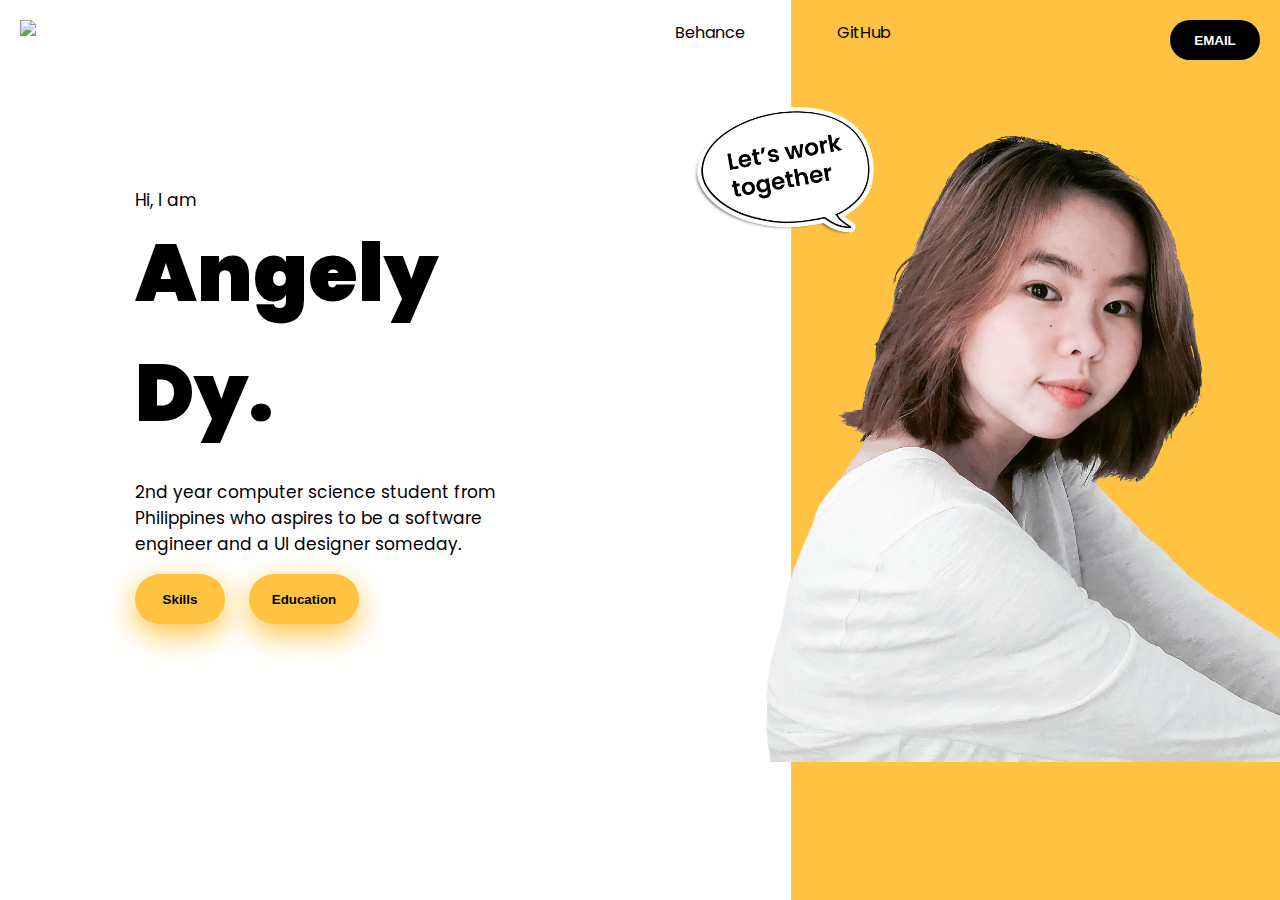
==== index.html @ 19fca220 "educ page" ====
<!DOCTYPE html>
<html lang="en">
<head>
  <meta charset="UTF-8">
  <meta http-equiv="X-UA-Compatible" content="IE=edge">
  <meta name="viewport" content="width=device-width, initial-scale=1.0">
  <title>Angely Dy</title>
  <link rel="stylesheet" href="/styles/styles.css">
  <link rel="icon" href="https://img.icons8.com/metro/26/000000/a-lowercase.png/">
</head>

<body>
  <div class="main">
    <div class="navbar">
      <img class="logo" src="https://img.icons8.com/metro/26/000000/a-lowercase.png"/>
      <a href="https://www.behance.net/angelydy/" target="_blank" class="behance">Behance</a>
      <a href="https://www.github.com/angelydy/" target="_blank" class="github">GitHub</a>
      <a href="mailto:angelymaedyy@gmail.com" class="email"><button class="emailBtn">EMAIL</button></a>
    </div>

    <div class="grid">
      <div class="grid1">
        <div class="infoContainer">
          <p class="self-info"><span>Hi, I am</span><br>
            <span class="name">Angely<br>Dy.</span><br>
            <span><br>2nd year computer science student from<br>
              Philippines who aspires to be a software<br>
              engineer and a UI designer someday.
            </span>
          </p>
          <div class="buttons">
            <a href="/skills page/skills.html" class="skills"><button class="skillsBtn">Skills</button></a>
            <a href="/educBackground Page/educBackground.html" class="educ"><button class="educBtn">Education</button></a>
          </div>
        </div>
      </div>

      <div class="grid2">
        <img src="/assets/angely.png" alt="" class="portait">
      </div>
    </div>
  </div>
</body>
</html>
---- styles/styles.css ----
@import url("https://fonts.googleapis.com/css2?family=Poppins:wght@400;600;900&display=swap");
body {
  background: url(/assets/bg.png);
  background-size: cover;
  background-repeat: no-repeat;
  background-attachment: fixed;
  margin: 0;
  padding: 0;
  -webkit-box-sizing: border-box;
          box-sizing: border-box;
  overflow: hidden;
  max-width: 100%;
  font-family: 'Poppins', sans-serif;
  -webkit-animation: fade 2s;
          animation: fade 2s;
}

body a {
  color: black;
  text-decoration: none;
}

body .navbar {
  display: -webkit-box;
  display: -ms-flexbox;
  display: flex;
  -webkit-box-pack: justify;
      -ms-flex-pack: justify;
          justify-content: space-between;
  padding: 20px;
  position: relative;
}

body .navbar .logo {
  height: 40px;
}

body .navbar .behance {
  position: absolute;
  left: 75vh;
}

body .navbar .behance:hover {
  -webkit-transition: .5s ease-in-out 0s;
  transition: .5s ease-in-out 0s;
  -webkit-transform: scale(0.9);
          transform: scale(0.9);
}

body .navbar .github {
  position: absolute;
  left: 93vh;
}

body .navbar .github:hover {
  -webkit-transition: .5s ease-in-out 0s;
  transition: .5s ease-in-out 0s;
  -webkit-transform: scale(0.9);
          transform: scale(0.9);
}

body .navbar .emailBtn {
  font-weight: bold;
  border-style: none;
  background: black;
  border-radius: 50px;
  color: white;
  width: 90px;
  height: 40px;
}

body .navbar .emailBtn:hover {
  background: white;
  color: black;
  cursor: pointer;
  -webkit-transition: .5s ease-in-out 0s;
  transition: .5s ease-in-out 0s;
  -webkit-transform: scale(0.9);
          transform: scale(0.9);
  -webkit-box-shadow: 0 5px 30px #ffffff;
          box-shadow: 0 5px 30px #ffffff;
}

body .grid {
  display: -ms-grid;
  display: grid;
  -ms-grid-columns: (1fr)[2];
      grid-template-columns: repeat(2, 1fr);
}

body .grid .grid1 {
  display: -webkit-box;
  display: -ms-flexbox;
  display: flex;
}

body .grid .grid1 .infoContainer {
  margin: 10vh 15vh;
  -webkit-animation: fromTop 2s;
          animation: fromTop 2s;
}

body .grid .grid1 .self-info {
  font-size: 17px;
}

body .grid .grid1 .self-info .name {
  font-size: 80px;
  font-weight: 900;
}

body .grid .grid1 .buttons button {
  font-weight: bold;
  border-style: none;
  background: #ffc341;
  border-radius: 50px;
  color: black;
  width: 90px;
  height: 50px;
  -webkit-box-shadow: 0 10px 30px #ffc341;
          box-shadow: 0 10px 30px #ffc341;
}

body .grid .grid1 .buttons button:hover {
  -webkit-box-shadow: 0 5px 30px #000000;
          box-shadow: 0 5px 30px #000000;
  background: black;
  color: white;
  cursor: pointer;
  -webkit-transition: .5s ease-in-out 0s;
  transition: .5s ease-in-out 0s;
  -webkit-transform: scale(0.9);
          transform: scale(0.9);
}

body .grid .grid1 .educ button {
  width: 110px;
  margin: 0 20px;
}

body .grid .grid2 {
  display: -webkit-box;
  display: -ms-flexbox;
  display: flex;
}

body .grid .grid2 img {
  width: 105%;
  padding-top: 10px;
  -webkit-animation: fromRight 2s;
          animation: fromRight 2s;
}

.grid1 {
  -webkit-box-orient: vertical;
  -webkit-box-direction: normal;
      -ms-flex-direction: column;
          flex-direction: column;
}

.grid1 .backBtn button {
  width: 80px;
  height: 50px;
  background: transparent;
  border-style: none;
}

.grid1 .backBtn button:hover {
  -webkit-transform: scale(0.8);
          transform: scale(0.8);
  -webkit-transition: .4s ease-in-out 0s;
  transition: .4s ease-in-out 0s;
  cursor: pointer;
}

.grid1 .image {
  width: 80%;
  margin: 0 13vh;
}

.grid2 .skillsContainer {
  width: 100%;
  margin: 10vh 15vh;
  position: relative;
}

.grid2 .skillsContainer .container {
  display: -webkit-box;
  display: -ms-flexbox;
  display: flex;
  color: black;
  -webkit-animation: fromRight 1s;
          animation: fromRight 1s;
}

.grid2 .skillsContainer .skills {
  text-align: right;
  padding-top: 20px;
  padding-bottom: 20px;
  padding-right: 10px;
  position: absolute;
  left: 15vh;
  color: white;
}

.grid2 .skillsContainer .html, .grid2 .skillsContainer .figma {
  width: 80%;
  background: black;
  -webkit-animation: eighty 2.5s;
          animation: eighty 2.5s;
}

.grid2 .skillsContainer .css {
  width: 70%;
  background: black;
  -webkit-animation: seventy 2.5s;
          animation: seventy 2.5s;
}

.grid2 .skillsContainer .sass, .grid2 .skillsContainer .python {
  width: 50%;
  background: black;
  -webkit-animation: fifty 2.5s;
          animation: fifty 2.5s;
}

.grid2 .skillsContainer .photoshop {
  width: 30%;
  background: black;
  -webkit-animation: thirty 2.5s;
          animation: thirty 2.5s;
}

.grid2 .skillsContainer .js {
  width: 40%;
  background: black;
  -webkit-animation: forty 2.5s;
          animation: forty 2.5s;
}

.grid2 .skillsContainer .btnContainer {
  position: relative;
}

.grid2 .skillsContainer .btnContainer .educBtn {
  font-weight: bold;
  border-style: none;
  background: white;
  color: black;
  width: 130px;
  height: 50px;
  position: absolute;
  left: 470px;
  bottom: -100px;
  border-bottom-left-radius: 50px;
  border-top-left-radius: 50px;
}

.grid2 .skillsContainer .btnContainer .educBtn:hover {
  background: black;
  color: white;
  cursor: pointer;
  -webkit-transition: .5s ease-in-out 0s;
  transition: .5s ease-in-out 0s;
  -webkit-transform: scale(0.9);
          transform: scale(0.9);
  right: -10px;
}

.educContainer {
  position: relative;
}

.educContainer .backBtn button {
  width: 80px;
  height: 50px;
  background: transparent;
  border-style: none;
}

.educContainer .backBtn button:hover {
  -webkit-transform: scale(0.8);
          transform: scale(0.8);
  -webkit-transition: .4s ease-in-out 0s;
  transition: .4s ease-in-out 0s;
  cursor: pointer;
}

.educContainer .skillsBtn {
  font-weight: bold;
  border-style: none;
  background: white;
  color: black;
  width: 130px;
  height: 50px;
  position: absolute;
  right: 0;
  bottom: 20px;
  border-bottom-left-radius: 50px;
  border-top-left-radius: 50px;
}

.educContainer .skillsBtn:hover {
  background: black;
  color: white;
  cursor: pointer;
  -webkit-transition: .5s ease-in-out 0s;
  transition: .5s ease-in-out 0s;
  -webkit-transform: scale(0.9);
          transform: scale(0.9);
  right: -10px;
}

.grid .containerleft {
  -webkit-animation: fromLeft 1s;
          animation: fromLeft 1s;
  margin: 0px 20px;
  position: relative;
  left: 34%;
  margin: 50px 0px;
}

.grid .containerleft .content {
  background: #ffc341;
  border-bottom-left-radius: 80px;
  border-top-left-radius: 80px;
  width: 400px;
  padding: 10px 50px;
}

.grid .containerright {
  right: -20px;
  -webkit-animation: fromRight 1s;
          animation: fromRight 1s;
  position: relative;
  margin: 120px 0px;
}

.grid .containerright .content {
  background-color: black;
  color: white;
  z-index: 1;
  border-bottom-right-radius: 80px;
  border-top-right-radius: 80px;
  width: 400px;
  padding: 10px 50px;
}

@-webkit-keyframes fade {
  0% {
    opacity: 0;
  }
  100% {
    opacity: 1;
  }
}

@keyframes fade {
  0% {
    opacity: 0;
  }
  100% {
    opacity: 1;
  }
}

@-webkit-keyframes fromTop {
  100% {
    -webkit-transform: translateY(0);
            transform: translateY(0);
  }
  0% {
    -webkit-transform: translateY(-800px);
            transform: translateY(-800px);
  }
  50% {
    -webkit-transform: translateY(-25px);
            transform: translateY(-25px);
  }
}

@keyframes fromTop {
  100% {
    -webkit-transform: translateY(0);
            transform: translateY(0);
  }
  0% {
    -webkit-transform: translateY(-800px);
            transform: translateY(-800px);
  }
  50% {
    -webkit-transform: translateY(-25px);
            transform: translateY(-25px);
  }
}

@-webkit-keyframes fromRight {
  100% {
    -webkit-transform: translateX(0);
            transform: translateX(0);
  }
  0% {
    -webkit-transform: translateX(800px);
            transform: translateX(800px);
  }
  50% {
    -webkit-transform: translateX(25px);
            transform: translateX(25px);
  }
}

@keyframes fromRight {
  100% {
    -webkit-transform: translateX(0);
            transform: translateX(0);
  }
  0% {
    -webkit-transform: translateX(800px);
            transform: translateX(800px);
  }
  50% {
    -webkit-transform: translateX(25px);
            transform: translateX(25px);
  }
}

@-webkit-keyframes fromLeft {
  100% {
    -webkit-transform: translateX(0);
            transform: translateX(0);
  }
  0% {
    -webkit-transform: translateX(-800px);
            transform: translateX(-800px);
  }
  50% {
    -webkit-transform: translateX(-25px);
            transform: translateX(-25px);
  }
}

@keyframes fromLeft {
  100% {
    -webkit-transform: translateX(0);
            transform: translateX(0);
  }
  0% {
    -webkit-transform: translateX(-800px);
            transform: translateX(-800px);
  }
  50% {
    -webkit-transform: translateX(-25px);
            transform: translateX(-25px);
  }
}

@-webkit-keyframes eighty {
  100% {
    width: 80%;
  }
  0% {
    width: 0;
  }
}

@keyframes eighty {
  100% {
    width: 80%;
  }
  0% {
    width: 0;
  }
}

@-webkit-keyframes fifty {
  100% {
    width: 50%;
  }
  0% {
    width: 0;
  }
}

@keyframes fifty {
  100% {
    width: 50%;
  }
  0% {
    width: 0;
  }
}

@-webkit-keyframes seventy {
  100% {
    width: 70%;
  }
  0% {
    width: 0;
  }
}

@keyframes seventy {
  100% {
    width: 70%;
  }
  0% {
    width: 0;
  }
}

@-webkit-keyframes forty {
  100% {
    width: 40%;
  }
  0% {
    width: 0;
  }
}

@keyframes forty {
  100% {
    width: 40%;
  }
  0% {
    width: 0;
  }
}

@-webkit-keyframes thirty {
  100% {
    width: 30%;
  }
  0% {
    width: 0;
  }
}

@keyframes thirty {
  100% {
    width: 30%;
  }
  0% {
    width: 0;
  }
}
/*# sourceMappingURL=styles.css.map */
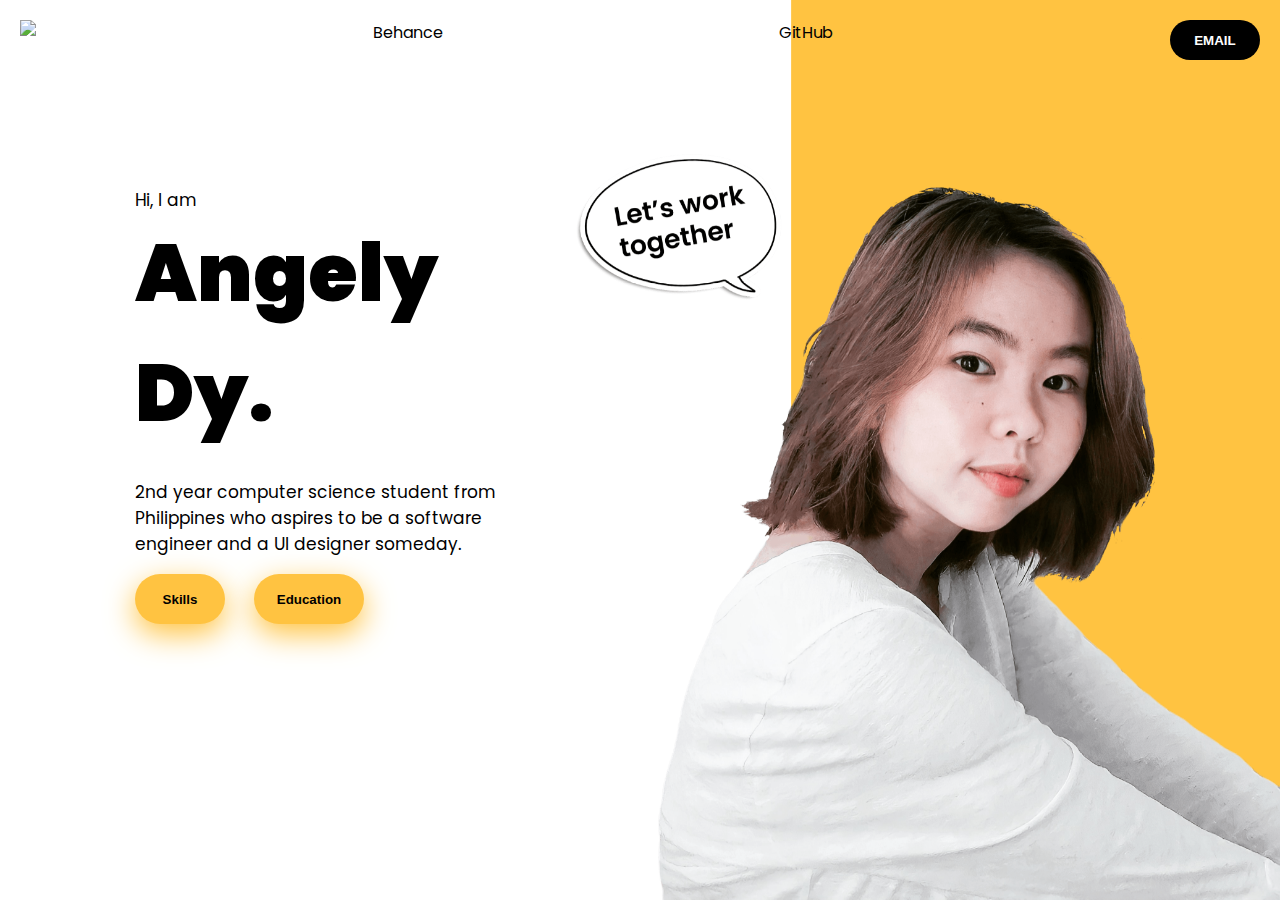
==== commit 29457de8: "updated" ====
--- a/index.html
+++ b/index.html
@@ -30,7 +30,7 @@
           </p>
           <div class="buttons">
             <a href="/skills page/skills.html" class="skills"><button class="skillsBtn">Skills</button></a>
-            <a href="/educBackground Page/educBackground.html" class="educ"><button class="educBtn">Education</button></a>
+            <a href="/educBackground Page/educBackground.html" class="educ01"><button class="educ01">Education</button></a>
           </div>
         </div>
       </div>
--- a/styles/styles.css
+++ b/styles/styles.css
@@ -35,21 +35,11 @@
   height: 40px;
 }
 
-body .navbar .behance {
-  position: absolute;
-  left: 75vh;
-}
-
 body .navbar .behance:hover {
   -webkit-transition: .5s ease-in-out 0s;
   transition: .5s ease-in-out 0s;
   -webkit-transform: scale(0.9);
           transform: scale(0.9);
-}
-
-body .navbar .github {
-  position: absolute;
-  left: 93vh;
 }
 
 body .navbar .github:hover {
@@ -133,9 +123,9 @@
           transform: scale(0.9);
 }
 
-body .grid .grid1 .educ button {
+body .grid .grid1 .educ01 button {
   width: 110px;
-  margin: 0 20px;
+  margin: 0 25px;
 }
 
 body .grid .grid2 {
@@ -145,7 +135,10 @@
 }
 
 body .grid .grid2 img {
-  width: 105%;
+  position: fixed;
+  width: 85vh;
+  bottom: 0;
+  right: 0;
   padding-top: 10px;
   -webkit-animation: fromRight 2s;
           animation: fromRight 2s;
@@ -238,11 +231,7 @@
           animation: forty 2.5s;
 }
 
-.grid2 .skillsContainer .btnContainer {
-  position: relative;
-}
-
-.grid2 .skillsContainer .btnContainer .educBtn {
+.educBtn {
   font-weight: bold;
   border-style: none;
   background: white;
@@ -250,13 +239,13 @@
   width: 130px;
   height: 50px;
   position: absolute;
-  left: 470px;
-  bottom: -100px;
+  right: 0;
+  bottom: 50px;
   border-bottom-left-radius: 50px;
   border-top-left-radius: 50px;
 }
 
-.grid2 .skillsContainer .btnContainer .educBtn:hover {
+.educBtn:hover {
   background: black;
   color: white;
   cursor: pointer;
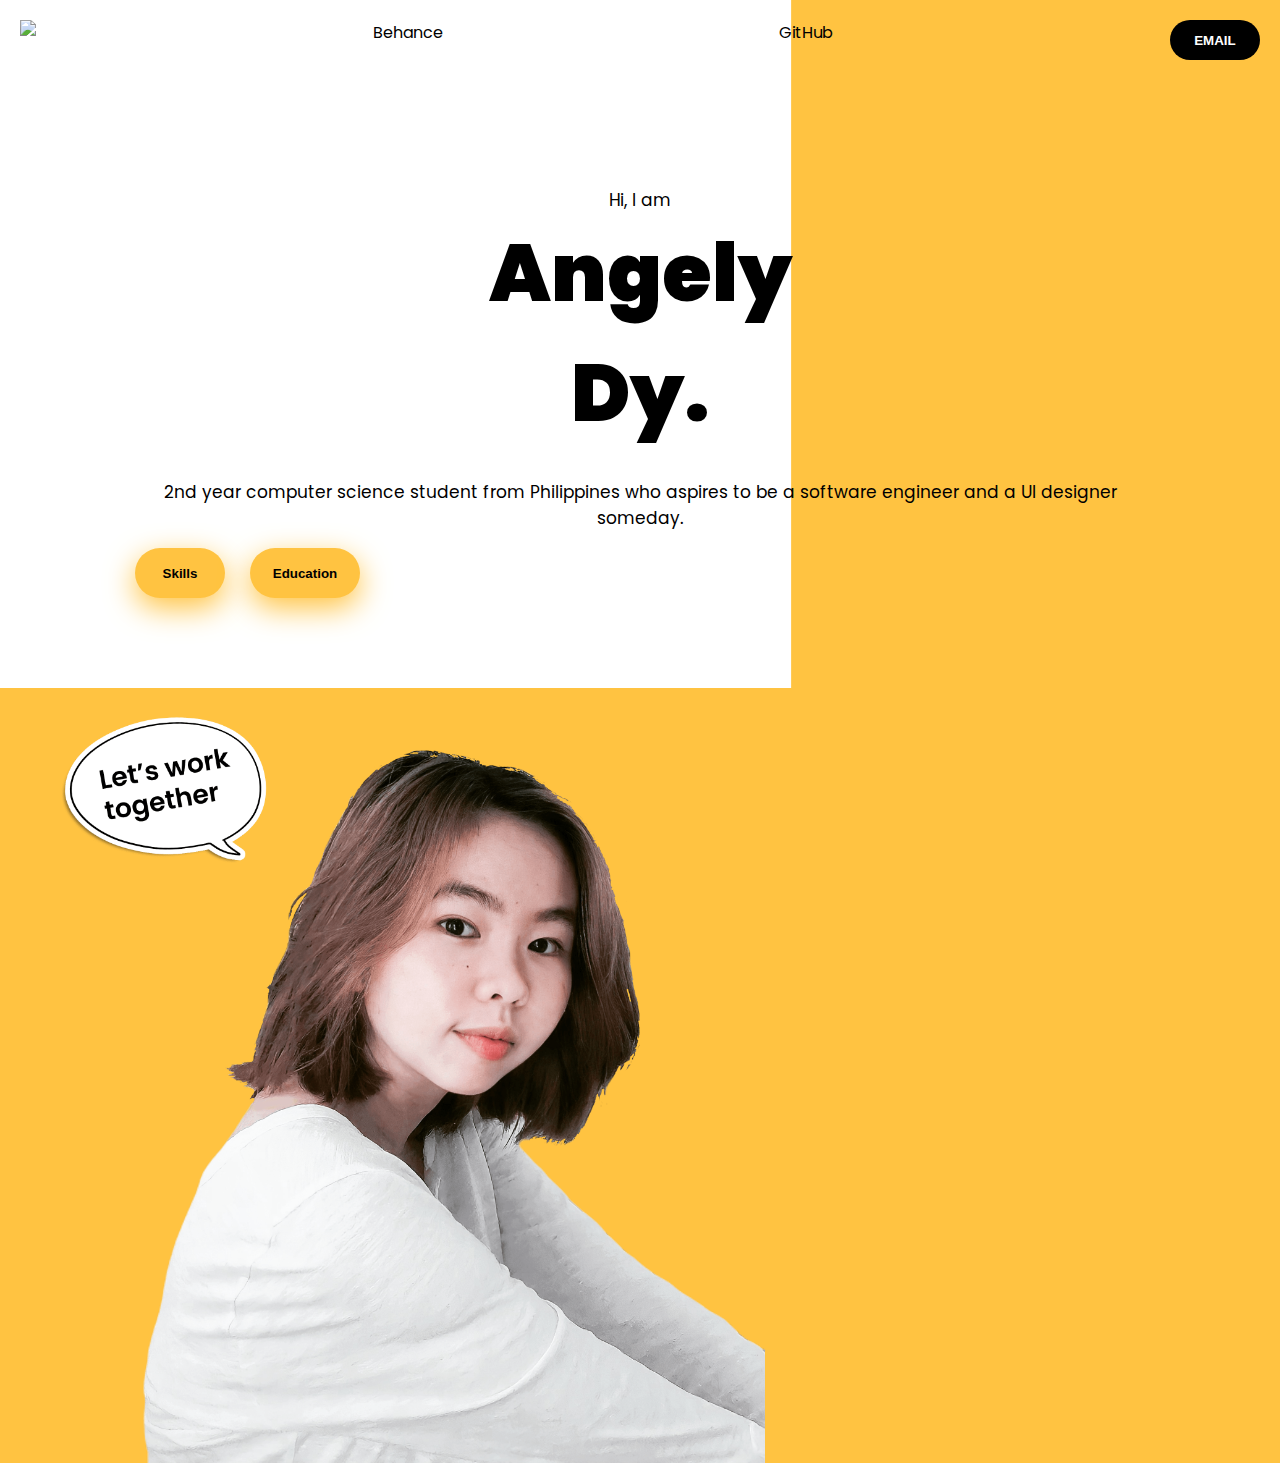
==== commit cfdbd2df: "updated" ====
--- a/index.html
+++ b/index.html
@@ -23,8 +23,9 @@
         <div class="infoContainer">
           <p class="self-info"><span>Hi, I am</span><br>
             <span class="name">Angely<br>Dy.</span><br>
-            <span><br>2nd year computer science student from<br>
-              Philippines who aspires to be a software<br>
+            <br>
+            <span class="info2">2nd year computer science student from
+              Philippines who aspires to be a software
               engineer and a UI designer someday.
             </span>
           </p>
--- a/styles/styles.css
+++ b/styles/styles.css
@@ -305,7 +305,7 @@
           animation: fromLeft 1s;
   margin: 0px 20px;
   position: relative;
-  left: 34%;
+  left: 40%;
   margin: 50px 0px;
 }
 
@@ -318,7 +318,7 @@
 }
 
 .grid .containerright {
-  right: -20px;
+  right: 0;
   -webkit-animation: fromRight 1s;
           animation: fromRight 1s;
   position: relative;
@@ -532,4 +532,58 @@
     width: 0;
   }
 }
+
+@media screen and (min-width: 320px) and (max-width: 1280px) {
+  body {
+    overflow: visible;
+    max-width: 100%;
+  }
+  body .self-info {
+    text-align: center;
+  }
+  body .buttons {
+    display: -webkit-box;
+    display: -ms-flexbox;
+    display: flex;
+  }
+  body .educBtn {
+    position: fixed;
+    right: 0;
+    bottom: 30px;
+    z-index: 1;
+  }
+  body .grid {
+    display: -webkit-box;
+    display: -ms-flexbox;
+    display: flex;
+    -webkit-box-orient: vertical;
+    -webkit-box-direction: normal;
+        -ms-flex-direction: column;
+            flex-direction: column;
+  }
+  body .grid .grid2 {
+    background-color: #ffc341;
+  }
+  body .grid .grid2 img {
+    position: relative;
+    max-width: 100%;
+  }
+  body #educgrid {
+    display: -webkit-box;
+    display: -ms-flexbox;
+    display: flex;
+    -webkit-box-orient: vertical;
+    -webkit-box-direction: normal;
+        -ms-flex-direction: column;
+            flex-direction: column;
+  }
+  body #educgrid .containerleft {
+    left: 0;
+  }
+  body #educgrid .containerright {
+    left: 0;
+    padding: 0;
+    margin: 50px 0;
+  }
+}
 /*# sourceMappingURL=styles.css.map */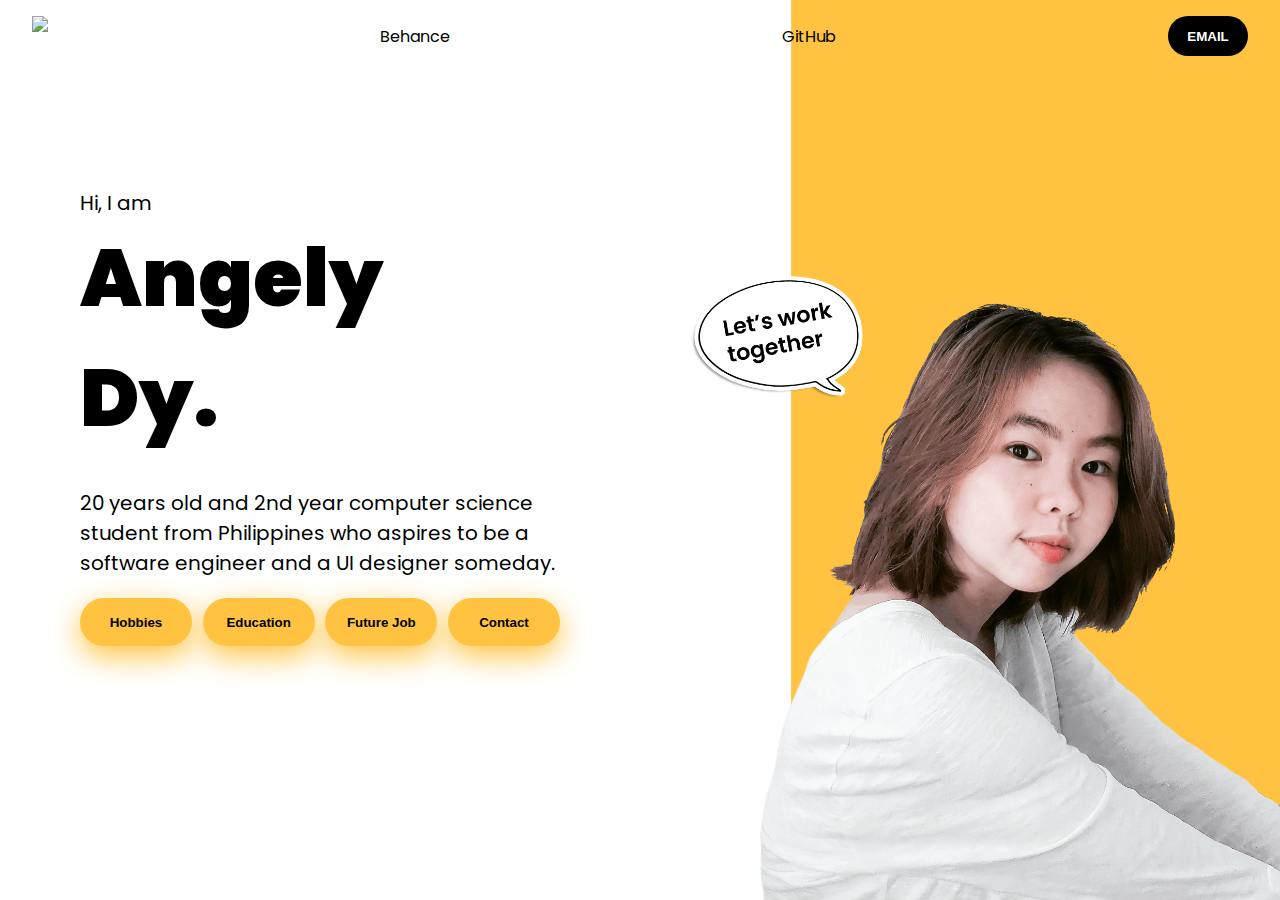
==== commit d76a5525: "add responsiveness" ====
--- a/index.html
+++ b/index.html
@@ -5,8 +5,8 @@
   <meta http-equiv="X-UA-Compatible" content="IE=edge">
   <meta name="viewport" content="width=device-width, initial-scale=1.0">
   <title>Angely Dy</title>
-  <link rel="stylesheet" href="/styles/styles.css">
-  <link rel="icon" href="https://img.icons8.com/metro/26/000000/a-lowercase.png/">
+  <link rel="stylesheet" href="/css/styles.css">
+  <link rel="icon" href="" type="">
 </head>
 
 <body>
@@ -24,20 +24,22 @@
           <p class="self-info"><span>Hi, I am</span><br>
             <span class="name">Angely<br>Dy.</span><br>
             <br>
-            <span class="info2">2nd year computer science student from
+            <span class="info2">20 years old and 2nd year computer science student from
               Philippines who aspires to be a software
               engineer and a UI designer someday.
             </span>
           </p>
           <div class="buttons">
-            <a href="/skills page/skills.html" class="skills"><button class="skillsBtn">Skills</button></a>
+            <a href="/skills page/hobbies.html" class="skills"><button class="skillsBtn">Hobbies</button></a>
             <a href="/educBackground Page/educBackground.html" class="educ01"><button class="educ01">Education</button></a>
+            <a href="/FutureJob Page/fjob.html" class="futureJob"><button class="futureJob">Future Job</button></a>
+            <a href="/contact Page/contact.html" class="contact"><button class="contact">Contact</button></a>
           </div>
         </div>
       </div>
 
       <div class="grid2">
-        <img src="/assets/angely.png" alt="" class="portait">
+        <img src="/images/angely.png" alt="" class="portait">
       </div>
     </div>
   </div>
--- a/css/styles.css
+++ b/css/styles.css
@@ -0,0 +1,905 @@
+@import url("https://fonts.googleapis.com/css2?family=Poppins:wght@400;600;900&display=swap");
+body {
+  background: url(/images/bg.png);
+  background-size: cover;
+  background-repeat: no-repeat;
+  background-attachment: fixed;
+  margin: 0;
+  padding: 0;
+  -webkit-box-sizing: border-box;
+          box-sizing: border-box;
+  overflow: auto;
+  max-width: 100%;
+  font-family: 'Poppins', sans-serif;
+  -webkit-animation: fade 2s;
+          animation: fade 2s;
+}
+
+body::-webkit-scrollbar {
+  width: 0.5rem;
+}
+
+body::-webkit-scrollbar-track {
+  background: transparent;
+}
+
+body::-webkit-scrollbar-thumb {
+  background: white;
+}
+
+body::-webkit-scrollbar-thumb:hover {
+  background: #555;
+}
+
+body a {
+  color: black;
+  text-decoration: none;
+}
+
+body .navbar {
+  display: -webkit-box;
+  display: -ms-flexbox;
+  display: flex;
+  -webkit-box-pack: justify;
+      -ms-flex-pack: justify;
+          justify-content: space-between;
+  margin: 1rem 2rem;
+  position: relative;
+  -webkit-box-align: center;
+      -ms-flex-align: center;
+          align-items: center;
+}
+
+body .navbar .logo {
+  height: 40px;
+}
+
+body .navbar .behance:hover {
+  -webkit-transition: .5s ease-in-out 0s;
+  transition: .5s ease-in-out 0s;
+  -webkit-transform: scale(0.9);
+          transform: scale(0.9);
+}
+
+body .navbar .github:hover {
+  -webkit-transition: .5s ease-in-out 0s;
+  transition: .5s ease-in-out 0s;
+  -webkit-transform: scale(0.9);
+          transform: scale(0.9);
+}
+
+body .navbar .emailBtn {
+  font-weight: bold;
+  border-style: none;
+  background: black;
+  border-radius: 50px;
+  color: white;
+  width: 5rem;
+  height: 2.5rem;
+}
+
+body .navbar .emailBtn:hover {
+  background: white;
+  color: black;
+  cursor: pointer;
+  -webkit-transition: .5s ease-in-out 0s;
+  transition: .5s ease-in-out 0s;
+  -webkit-transform: scale(0.9);
+          transform: scale(0.9);
+  -webkit-box-shadow: 0 5px 30px #ffffff;
+          box-shadow: 0 5px 30px #ffffff;
+}
+
+body .grid {
+  display: -ms-grid;
+  display: grid;
+  -ms-grid-columns: (1fr)[2];
+      grid-template-columns: repeat(2, 1fr);
+}
+
+body .grid .grid1 {
+  display: -webkit-box;
+  display: -ms-flexbox;
+  display: flex;
+}
+
+body .grid .grid1 .infoContainer {
+  -webkit-animation: fromTop 2s;
+          animation: fromTop 2s;
+  margin: 1rem auto 0 0;
+  padding: 5rem;
+}
+
+body .grid .grid1 .self-info {
+  font-size: 2ch;
+}
+
+body .grid .grid1 .self-info .name {
+  font-size: 5rem;
+  font-weight: 900;
+  text-align: center;
+}
+
+body .grid .grid1 .buttons {
+  display: -webkit-box;
+  display: -ms-flexbox;
+  display: flex;
+  -webkit-box-pack: justify;
+      -ms-flex-pack: justify;
+          justify-content: space-between;
+}
+
+body .grid .grid1 .buttons button {
+  font-weight: bold;
+  border-style: none;
+  background: #ffc341;
+  border-radius: 3rem;
+  color: black;
+  width: 7rem;
+  height: 3rem;
+  -webkit-box-shadow: 0 10px 30px #ffc341;
+          box-shadow: 0 10px 30px #ffc341;
+}
+
+body .grid .grid1 .buttons button:hover {
+  -webkit-box-shadow: 0 5px 30px #000000;
+          box-shadow: 0 5px 30px #000000;
+  background: black;
+  color: white;
+  cursor: pointer;
+  -webkit-transition: .5s ease-in-out 0s;
+  transition: .5s ease-in-out 0s;
+  -webkit-transform: scale(0.9);
+          transform: scale(0.9);
+}
+
+body .grid .grid2 {
+  display: -webkit-box;
+  display: -ms-flexbox;
+  display: flex;
+}
+
+body .grid .grid2 .portait {
+  position: fixed;
+  width: 50%;
+  bottom: 0;
+  right: 0;
+  -webkit-animation: fromRight 2s;
+          animation: fromRight 2s;
+}
+
+.grid1 {
+  -webkit-box-orient: vertical;
+  -webkit-box-direction: normal;
+      -ms-flex-direction: column;
+          flex-direction: column;
+}
+
+.grid1 .backBtn button {
+  width: 5rem;
+  height: 3rem;
+  background: transparent;
+  border-style: none;
+}
+
+.grid1 .backBtn button:hover {
+  -webkit-transform: scale(0.8);
+          transform: scale(0.8);
+  -webkit-transition: .4s ease-in-out 0s;
+  transition: .4s ease-in-out 0s;
+  cursor: pointer;
+}
+
+.grid1 .image-woman {
+  width: 80%;
+  margin: 0 13vh;
+}
+
+.grid2 .skill {
+  text-align: center;
+  font-weight: 900;
+  font-size: 3rem;
+  padding-bottom: 2rem;
+}
+
+.grid2 .skillsContainer {
+  width: 100%;
+  margin: 10vh 15vh;
+  position: relative;
+}
+
+.grid2 .skillsContainer .container {
+  display: -webkit-box;
+  display: -ms-flexbox;
+  display: flex;
+  color: black;
+  -webkit-animation: fromRight 1s;
+          animation: fromRight 1s;
+}
+
+.grid2 .skillsContainer .skills {
+  text-align: right;
+  padding-top: 1rem;
+  padding-bottom: 1rem;
+  padding-right: 1rem;
+  position: absolute;
+  left: 15vh;
+  color: white;
+}
+
+.grid2 .skillsContainer .html, .grid2 .skillsContainer .figma {
+  width: 80%;
+  background: black;
+  -webkit-animation: eighty 2.5s;
+          animation: eighty 2.5s;
+}
+
+.grid2 .skillsContainer .css {
+  width: 70%;
+  background: black;
+  -webkit-animation: seventy 2.5s;
+          animation: seventy 2.5s;
+}
+
+.grid2 .skillsContainer .sass, .grid2 .skillsContainer .python {
+  width: 50%;
+  background: black;
+  -webkit-animation: fifty 2.5s;
+          animation: fifty 2.5s;
+}
+
+.grid2 .skillsContainer .photoshop {
+  width: 30%;
+  background: black;
+  -webkit-animation: thirty 2.5s;
+          animation: thirty 2.5s;
+}
+
+.grid2 .skillsContainer .js {
+  width: 40%;
+  background: black;
+  -webkit-animation: forty 2.5s;
+          animation: forty 2.5s;
+}
+
+.educBtn {
+  font-weight: bold;
+  border-style: none;
+  background: black;
+  color: white;
+  width: 8rem;
+  height: 3rem;
+  position: fixed;
+  z-index: 2;
+  right: 0;
+  bottom: 2rem;
+  border-bottom-left-radius: 2rem;
+  border-top-left-radius: 2rem;
+}
+
+.educBtn:hover {
+  background: white;
+  color: black;
+  cursor: pointer;
+  -webkit-transition: .5s ease-in-out 0s;
+  transition: .5s ease-in-out 0s;
+}
+
+.section-two {
+  background-color: white;
+  padding: 1rem;
+}
+
+.section-two .hobbies {
+  padding-bottom: 3rem;
+}
+
+.section-two h1 {
+  font-size: 3rem;
+  font-weight: 900;
+  text-align: center;
+  padding-top: 2rem;
+}
+
+.section-two .hobbiesContainer {
+  margin: 2rem auto;
+  display: -webkit-box;
+  display: -ms-flexbox;
+  display: flex;
+  -ms-flex-pack: distribute;
+      justify-content: space-around;
+  margin: 2rem 0;
+  text-align: center;
+  font-weight: 600;
+}
+
+.section-two .hobby:hover {
+  -webkit-transform: scale(1.1);
+          transform: scale(1.1);
+  cursor: pointer;
+}
+
+.section-two .hobbiesDesc {
+  display: -webkit-box;
+  display: -ms-flexbox;
+  display: flex;
+  -webkit-box-pack: center;
+      -ms-flex-pack: center;
+          justify-content: center;
+}
+
+.section-two .hobbiesDesc p {
+  text-align: center;
+  width: 70%;
+}
+
+.educContainer {
+  position: relative;
+}
+
+.educContainer .backBtn button {
+  width: 5rem;
+  height: 3rem;
+  background: transparent;
+  border-style: none;
+}
+
+.educContainer .backBtn button:hover {
+  -webkit-transform: scale(0.8);
+          transform: scale(0.8);
+  -webkit-transition: .4s ease-in-out 0s;
+  transition: .4s ease-in-out 0s;
+  cursor: pointer;
+}
+
+.educContainer .skillsBtn {
+  font-weight: bold;
+  border-style: none;
+  background: white;
+  color: black;
+  width: 8rem;
+  height: 3rem;
+  position: absolute;
+  right: 0;
+  bottom: 1rem;
+  border-bottom-left-radius: 2rem;
+  border-top-left-radius: 2rem;
+}
+
+.educContainer .skillsBtn:hover {
+  background: black;
+  color: white;
+  cursor: pointer;
+  -webkit-transition: .5s ease-in-out 0s;
+  transition: .5s ease-in-out 0s;
+}
+
+.grid .schoolInfo {
+  display: -webkit-box;
+  display: -ms-flexbox;
+  display: flex;
+}
+
+.grid .timelineContainer {
+  text-align: center;
+  margin-left: 24.6%;
+}
+
+.grid .containerleft {
+  -webkit-animation: fromLeft 1s;
+          animation: fromLeft 1s;
+  margin: 2rem 0;
+}
+
+.grid .containerleft .content {
+  background: #ffc341;
+  border-bottom-left-radius: 3rem;
+  border-top-left-radius: 3rem;
+  width: 25rem;
+  padding: 1rem 3rem;
+}
+
+.grid .containerright {
+  -webkit-animation: fromRight 1s;
+          animation: fromRight 1s;
+  margin: 2rem 0;
+}
+
+.grid .containerright .content {
+  background-color: black;
+  color: white;
+  z-index: 1;
+  border-bottom-right-radius: 3rem;
+  border-top-right-radius: 3rem;
+  width: 25rem;
+  padding: 1rem 3rem;
+}
+
+.jobPhoto {
+  padding: 2rem 0 2rem 0;
+}
+
+.jobPhoto img {
+  width: 70%;
+  -webkit-animation: fromRight 2s;
+          animation: fromRight 2s;
+  display: -webkit-box;
+  display: -ms-flexbox;
+  display: flex;
+  -webkit-box-align: center;
+      -ms-flex-align: center;
+          align-items: center;
+  margin: 0 auto;
+  border-radius: 20px;
+}
+
+.fjobTitle {
+  margin: 1rem 3rem;
+}
+
+.job {
+  margin: 2rem 4rem;
+  text-align: justify;
+  line-height: 2rem;
+}
+
+input::-webkit-outer-spin-button,
+input::-webkit-inner-spin-button {
+  -webkit-appearance: none;
+  margin: 0;
+}
+
+input[type=number] {
+  -moz-appearance: textfield;
+}
+
+.grid1-title {
+  font-size: 3rem;
+  font-weight: 600;
+  margin: 1.5rem 4rem;
+}
+
+.contact-image {
+  margin: 0 auto;
+  width: 90%;
+  padding-bottom: 3rem;
+}
+
+.fname-lname, .email-phoneNo {
+  font-size: 1.5rem;
+  display: -webkit-box;
+  display: -ms-flexbox;
+  display: flex;
+  -webkit-box-pack: justify;
+      -ms-flex-pack: justify;
+          justify-content: space-between;
+  line-height: 4rem;
+}
+
+input {
+  background: none;
+  border-style: none;
+  border-bottom: black 2px solid;
+}
+
+input:focus {
+  outline: none;
+}
+
+input::-webkit-input-placeholder {
+  font-size: 1rem;
+  color: black;
+}
+
+input:-ms-input-placeholder {
+  font-size: 1rem;
+  color: black;
+}
+
+input::-ms-input-placeholder {
+  font-size: 1rem;
+  color: black;
+}
+
+input::placeholder {
+  font-size: 1rem;
+  color: black;
+}
+
+form {
+  line-height: 3rem;
+}
+
+.contactContainer {
+  margin: 1rem auto;
+}
+
+.contactContainer p {
+  font-size: 2rem;
+  font-weight: 600;
+}
+
+textarea {
+  resize: none;
+  border: 2px solid black;
+  width: 25rem;
+  background: none;
+  text-align: center;
+}
+
+.formControls {
+  cursor: pointer;
+  display: -webkit-box;
+  display: -ms-flexbox;
+  display: flex;
+  -ms-flex-pack: distribute;
+      justify-content: space-around;
+}
+
+.formControls .submitBtn {
+  display: -webkit-box;
+  display: -ms-flexbox;
+  display: flex;
+}
+
+.formControls input {
+  border: none;
+  font-size: 1rem;
+  cursor: pointer;
+}
+
+@-webkit-keyframes fade {
+  0% {
+    opacity: 0;
+  }
+  100% {
+    opacity: 1;
+  }
+}
+
+@keyframes fade {
+  0% {
+    opacity: 0;
+  }
+  100% {
+    opacity: 1;
+  }
+}
+
+@-webkit-keyframes fromTop {
+  100% {
+    -webkit-transform: translateY(0);
+            transform: translateY(0);
+  }
+  0% {
+    -webkit-transform: translateY(-800px);
+            transform: translateY(-800px);
+  }
+  50% {
+    -webkit-transform: translateY(-25px);
+            transform: translateY(-25px);
+  }
+}
+
+@keyframes fromTop {
+  100% {
+    -webkit-transform: translateY(0);
+            transform: translateY(0);
+  }
+  0% {
+    -webkit-transform: translateY(-800px);
+            transform: translateY(-800px);
+  }
+  50% {
+    -webkit-transform: translateY(-25px);
+            transform: translateY(-25px);
+  }
+}
+
+@-webkit-keyframes fromRight {
+  100% {
+    -webkit-transform: translateX(0);
+            transform: translateX(0);
+  }
+  0% {
+    -webkit-transform: translateX(800px);
+            transform: translateX(800px);
+  }
+  50% {
+    -webkit-transform: translateX(25px);
+            transform: translateX(25px);
+  }
+}
+
+@keyframes fromRight {
+  100% {
+    -webkit-transform: translateX(0);
+            transform: translateX(0);
+  }
+  0% {
+    -webkit-transform: translateX(800px);
+            transform: translateX(800px);
+  }
+  50% {
+    -webkit-transform: translateX(25px);
+            transform: translateX(25px);
+  }
+}
+
+@-webkit-keyframes fromLeft {
+  100% {
+    -webkit-transform: translateX(0);
+            transform: translateX(0);
+  }
+  0% {
+    -webkit-transform: translateX(-800px);
+            transform: translateX(-800px);
+  }
+  50% {
+    -webkit-transform: translateX(-25px);
+            transform: translateX(-25px);
+  }
+}
+
+@keyframes fromLeft {
+  100% {
+    -webkit-transform: translateX(0);
+            transform: translateX(0);
+  }
+  0% {
+    -webkit-transform: translateX(-800px);
+            transform: translateX(-800px);
+  }
+  50% {
+    -webkit-transform: translateX(-25px);
+            transform: translateX(-25px);
+  }
+}
+
+@-webkit-keyframes eighty {
+  100% {
+    width: 80%;
+  }
+  0% {
+    width: 0;
+  }
+}
+
+@keyframes eighty {
+  100% {
+    width: 80%;
+  }
+  0% {
+    width: 0;
+  }
+}
+
+@-webkit-keyframes fifty {
+  100% {
+    width: 50%;
+  }
+  0% {
+    width: 0;
+  }
+}
+
+@keyframes fifty {
+  100% {
+    width: 50%;
+  }
+  0% {
+    width: 0;
+  }
+}
+
+@-webkit-keyframes seventy {
+  100% {
+    width: 70%;
+  }
+  0% {
+    width: 0;
+  }
+}
+
+@keyframes seventy {
+  100% {
+    width: 70%;
+  }
+  0% {
+    width: 0;
+  }
+}
+
+@-webkit-keyframes forty {
+  100% {
+    width: 40%;
+  }
+  0% {
+    width: 0;
+  }
+}
+
+@keyframes forty {
+  100% {
+    width: 40%;
+  }
+  0% {
+    width: 0;
+  }
+}
+
+@-webkit-keyframes thirty {
+  100% {
+    width: 30%;
+  }
+  0% {
+    width: 0;
+  }
+}
+
+@keyframes thirty {
+  100% {
+    width: 30%;
+  }
+  0% {
+    width: 0;
+  }
+}
+
+@media screen and (max-width: 1200px) {
+  body {
+    width: 100%;
+    background: white;
+  }
+  body .navbar {
+    padding: 1rem;
+    margin: 0;
+  }
+  body .contactContainer {
+    margin: 0;
+    width: 100%;
+    padding: 0.3em;
+    line-height: 2rem;
+  }
+  body .contactContainer p {
+    text-align: center;
+  }
+  body .fname-lname, body .email-phoneNo {
+    font-size: 1.2rem;
+    line-height: 3rem;
+  }
+  body .message {
+    text-align: center;
+  }
+  body textarea {
+    width: 20rem;
+  }
+  body .buttons {
+    display: -webkit-box;
+    display: -ms-flexbox;
+    display: flex;
+    -webkit-box-pack: space-evenly;
+        -ms-flex-pack: space-evenly;
+            justify-content: space-evenly;
+  }
+  body .emailBtn {
+    font-weight: bold;
+    border-style: none;
+    background: black;
+    border-radius: 50px;
+    color: white;
+    width: 5rem;
+    height: 2.5rem;
+  }
+  body .emailBtn:hover {
+    background: #ffc341;
+    color: black;
+    cursor: pointer;
+    -webkit-transition: .5s ease-in-out 0s;
+    transition: .5s ease-in-out 0s;
+    -webkit-transform: scale(0.9);
+            transform: scale(0.9);
+    -webkit-box-shadow: 0 5px 30px #ffffff;
+            box-shadow: 0 5px 30px #ffffff;
+  }
+  body .self-info {
+    text-align: center;
+  }
+  body .buttons {
+    -webkit-box-orient: vertical;
+    -webkit-box-direction: normal;
+        -ms-flex-direction: column;
+            flex-direction: column;
+    -webkit-box-align: center;
+        -ms-flex-align: center;
+            align-items: center;
+  }
+  body .buttons a {
+    margin: 1rem 0;
+  }
+  body .educBtn {
+    position: fixed;
+    right: 0;
+    bottom: 30px;
+    z-index: 1;
+  }
+  body .grid {
+    display: -webkit-box;
+    display: -ms-flexbox;
+    display: flex;
+    -webkit-box-orient: vertical;
+    -webkit-box-direction: normal;
+        -ms-flex-direction: column;
+            flex-direction: column;
+  }
+  body .grid .schoolInfo {
+    display: -webkit-box;
+    display: -ms-flexbox;
+    display: flex;
+    -webkit-box-orient: vertical;
+    -webkit-box-direction: normal;
+        -ms-flex-direction: column;
+            flex-direction: column;
+  }
+  body .grid .timelineContainer {
+    text-align: center;
+    margin: 0;
+  }
+  body .grid .grid1 {
+    display: -webkit-box;
+    display: -ms-flexbox;
+    display: flex;
+  }
+  body .grid .grid1 .infoContainer {
+    -webkit-animation: fromTop 2s;
+            animation: fromTop 2s;
+    margin: auto;
+    padding: 1rem;
+  }
+  body .grid .grid2 {
+    background-color: #ffc341;
+  }
+  body .grid .grid2 .portait {
+    position: relative;
+    width: 100%;
+    bottom: 0;
+    right: 0;
+    -webkit-animation: fromRight 2s;
+            animation: fromRight 2s;
+  }
+  body .grid .grid2 .skillsContainer {
+    width: auto;
+    margin: 3rem 5rem;
+  }
+  body .grid .containerleft .content, body .grid .containerright .content {
+    width: auto;
+    padding: 1rem;
+  }
+  body #educgrid {
+    display: -webkit-box;
+    display: -ms-flexbox;
+    display: flex;
+    -webkit-box-orient: vertical;
+    -webkit-box-direction: normal;
+        -ms-flex-direction: column;
+            flex-direction: column;
+  }
+  body #educgrid .containerleft {
+    left: 0;
+  }
+  body #educgrid .containerright {
+    left: 0;
+    padding: 0;
+    margin: 50px 0;
+  }
+  body .image-woman {
+    display: none;
+  }
+  body .hobbiesContainer {
+    -webkit-box-orient: vertical;
+    -webkit-box-direction: normal;
+        -ms-flex-direction: column;
+            flex-direction: column;
+  }
+}
+/*# sourceMappingURL=styles.css.map */